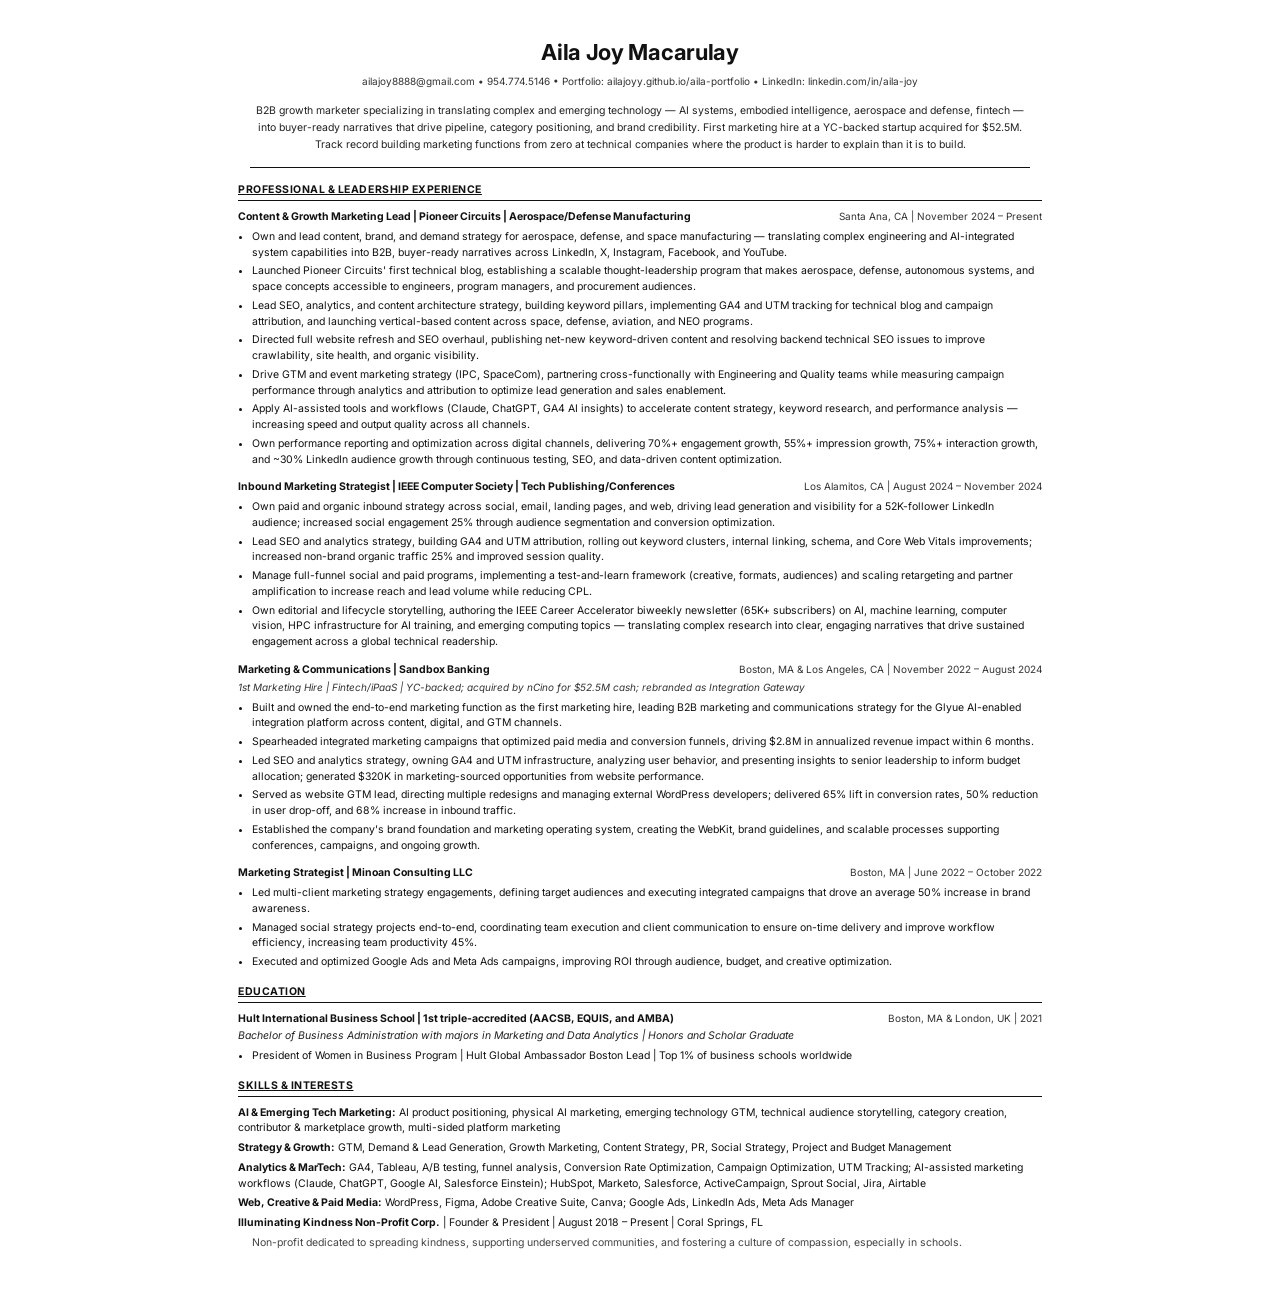
==== resume.html @ 1a42baf5 "Add AI-optimized resume page and View Resume button - resume.html: updated resume with AI/emerging t" ====
<!DOCTYPE html>
<html lang="en">
<head>
  <meta charset="UTF-8">
  <meta name="viewport" content="width=device-width, initial-scale=1.0">
  <title>Aila Joy Macarulay — Resume</title>
  <link href="https://fonts.googleapis.com/css2?family=Inter:wght@300;400;500;600;700&display=swap" rel="stylesheet">
  <style>
    *, *::before, *::after { margin: 0; padding: 0; box-sizing: border-box; }

    body {
      font-family: 'Inter', Arial, sans-serif;
      font-size: 10.5px;
      line-height: 1.5;
      color: #111;
      background: #fff;
      padding: 36px 48px;
      max-width: 900px;
      margin: 0 auto;
    }

    /* Header */
    .name {
      font-size: 22px;
      font-weight: 700;
      text-align: center;
      letter-spacing: -0.3px;
      margin-bottom: 5px;
    }

    .contact {
      text-align: center;
      font-size: 10px;
      color: #333;
      margin-bottom: 14px;
    }

    .contact a { color: #333; text-decoration: none; }

    /* Summary */
    .summary {
      font-size: 10.5px;
      color: #222;
      line-height: 1.6;
      text-align: center;
      max-width: 780px;
      margin: 0 auto 14px;
      padding-bottom: 14px;
      border-bottom: 1.5px solid #111;
    }

    /* Section */
    .section-title {
      font-size: 10.5px;
      font-weight: 700;
      text-transform: uppercase;
      letter-spacing: 0.05em;
      border-bottom: 1px solid #111;
      margin: 14px 0 8px;
      padding-bottom: 2px;
      text-decoration: underline;
    }

    /* Role */
    .role-header {
      display: flex;
      justify-content: space-between;
      align-items: baseline;
      flex-wrap: wrap;
      gap: 4px;
      margin-bottom: 2px;
    }

    .role-left {
      font-weight: 700;
      font-size: 10.5px;
    }

    .role-right {
      font-size: 10px;
      color: #333;
      text-align: right;
      flex-shrink: 0;
    }

    .role-sub {
      font-size: 10px;
      color: #333;
      margin-bottom: 5px;
      font-style: italic;
    }

    ul {
      margin: 4px 0 12px 14px;
    }

    ul li {
      margin-bottom: 3px;
      font-size: 10.5px;
      line-height: 1.5;
    }

    /* Skills */
    .skills-block p {
      font-size: 10.5px;
      margin-bottom: 4px;
      line-height: 1.5;
    }

    .skills-block strong {
      font-weight: 700;
    }

    /* Education */
    .edu-header {
      display: flex;
      justify-content: space-between;
      margin-bottom: 2px;
    }

    .edu-header .left { font-weight: 700; font-size: 10.5px; }
    .edu-header .right { font-size: 10px; color: #333; }

    .edu-detail {
      font-size: 10.5px;
      color: #222;
      font-style: italic;
      margin-bottom: 3px;
    }

    /* Print */
    @media print {
      body { padding: 20px 36px; }
      @page { margin: 0.5in; size: letter; }
    }
  </style>
</head>
<body>

  <div class="name">Aila Joy Macarulay</div>
  <div class="contact">
    ailajoy8888@gmail.com &bull; 954.774.5146 &bull;
    Portfolio: <a href="https://ailajoyy.github.io/aila-portfolio/">ailajoyy.github.io/aila-portfolio</a> &bull;
    LinkedIn: <a href="https://www.linkedin.com/in/aila-joy/">linkedin.com/in/aila-joy</a>
  </div>

  <div class="summary">
    B2B growth marketer specializing in translating complex and emerging technology — AI systems, embodied intelligence, aerospace and defense, fintech — into buyer-ready narratives that drive pipeline, category positioning, and brand credibility. First marketing hire at a YC-backed startup acquired for $52.5M. Track record building marketing functions from zero at technical companies where the product is harder to explain than it is to build.
  </div>

  <div class="section-title">Professional & Leadership Experience</div>

  <!-- Pioneer Circuits -->
  <div class="role-header">
    <div class="role-left">Content & Growth Marketing Lead | Pioneer Circuits | Aerospace/Defense Manufacturing</div>
    <div class="role-right">Santa Ana, CA | November 2024 – Present</div>
  </div>
  <ul>
    <li>Own and lead content, brand, and demand strategy for aerospace, defense, and space manufacturing — translating complex engineering and AI-integrated system capabilities into B2B, buyer-ready narratives across LinkedIn, X, Instagram, Facebook, and YouTube.</li>
    <li>Launched Pioneer Circuits' first technical blog, establishing a scalable thought-leadership program that makes aerospace, defense, autonomous systems, and space concepts accessible to engineers, program managers, and procurement audiences.</li>
    <li>Lead SEO, analytics, and content architecture strategy, building keyword pillars, implementing GA4 and UTM tracking for technical blog and campaign attribution, and launching vertical-based content across space, defense, aviation, and NEO programs.</li>
    <li>Directed full website refresh and SEO overhaul, publishing net-new keyword-driven content and resolving backend technical SEO issues to improve crawlability, site health, and organic visibility.</li>
    <li>Drive GTM and event marketing strategy (IPC, SpaceCom), partnering cross-functionally with Engineering and Quality teams while measuring campaign performance through analytics and attribution to optimize lead generation and sales enablement.</li>
    <li>Apply AI-assisted tools and workflows (Claude, ChatGPT, GA4 AI insights) to accelerate content strategy, keyword research, and performance analysis — increasing speed and output quality across all channels.</li>
    <li>Own performance reporting and optimization across digital channels, delivering 70%+ engagement growth, 55%+ impression growth, 75%+ interaction growth, and ~30% LinkedIn audience growth through continuous testing, SEO, and data-driven content optimization.</li>
  </ul>

  <!-- IEEE -->
  <div class="role-header">
    <div class="role-left">Inbound Marketing Strategist | IEEE Computer Society | Tech Publishing/Conferences</div>
    <div class="role-right">Los Alamitos, CA | August 2024 – November 2024</div>
  </div>
  <ul>
    <li>Own paid and organic inbound strategy across social, email, landing pages, and web, driving lead generation and visibility for a 52K-follower LinkedIn audience; increased social engagement 25% through audience segmentation and conversion optimization.</li>
    <li>Lead SEO and analytics strategy, building GA4 and UTM attribution, rolling out keyword clusters, internal linking, schema, and Core Web Vitals improvements; increased non-brand organic traffic 25% and improved session quality.</li>
    <li>Manage full-funnel social and paid programs, implementing a test-and-learn framework (creative, formats, audiences) and scaling retargeting and partner amplification to increase reach and lead volume while reducing CPL.</li>
    <li>Own editorial and lifecycle storytelling, authoring the IEEE Career Accelerator biweekly newsletter (65K+ subscribers) on AI, machine learning, computer vision, HPC infrastructure for AI training, and emerging computing topics — translating complex research into clear, engaging narratives that drive sustained engagement across a global technical readership.</li>
  </ul>

  <!-- Sandbox Banking -->
  <div class="role-header">
    <div class="role-left">Marketing & Communications | Sandbox Banking</div>
    <div class="role-right">Boston, MA & Los Angeles, CA | November 2022 – August 2024</div>
  </div>
  <div class="role-sub">1st Marketing Hire | Fintech/iPaaS | YC-backed; acquired by nCino for $52.5M cash; rebranded as Integration Gateway</div>
  <ul>
    <li>Built and owned the end-to-end marketing function as the first marketing hire, leading B2B marketing and communications strategy for the Glyue AI-enabled integration platform across content, digital, and GTM channels.</li>
    <li>Spearheaded integrated marketing campaigns that optimized paid media and conversion funnels, driving $2.8M in annualized revenue impact within 6 months.</li>
    <li>Led SEO and analytics strategy, owning GA4 and UTM infrastructure, analyzing user behavior, and presenting insights to senior leadership to inform budget allocation; generated $320K in marketing-sourced opportunities from website performance.</li>
    <li>Served as website GTM lead, directing multiple redesigns and managing external WordPress developers; delivered 65% lift in conversion rates, 50% reduction in user drop-off, and 68% increase in inbound traffic.</li>
    <li>Established the company's brand foundation and marketing operating system, creating the WebKit, brand guidelines, and scalable processes supporting conferences, campaigns, and ongoing growth.</li>
  </ul>

  <!-- Minoan -->
  <div class="role-header">
    <div class="role-left">Marketing Strategist | Minoan Consulting LLC</div>
    <div class="role-right">Boston, MA | June 2022 – October 2022</div>
  </div>
  <ul>
    <li>Led multi-client marketing strategy engagements, defining target audiences and executing integrated campaigns that drove an average 50% increase in brand awareness.</li>
    <li>Managed social strategy projects end-to-end, coordinating team execution and client communication to ensure on-time delivery and improve workflow efficiency, increasing team productivity 45%.</li>
    <li>Executed and optimized Google Ads and Meta Ads campaigns, improving ROI through audience, budget, and creative optimization.</li>
  </ul>

  <div class="section-title">Education</div>

  <div class="edu-header">
    <div class="left">Hult International Business School | 1st triple-accredited (AACSB, EQUIS, and AMBA)</div>
    <div class="right">Boston, MA & London, UK | 2021</div>
  </div>
  <div class="edu-detail">Bachelor of Business Administration with majors in Marketing and Data Analytics | Honors and Scholar Graduate</div>
  <ul>
    <li>President of Women in Business Program | Hult Global Ambassador Boston Lead | Top 1% of business schools worldwide</li>
  </ul>

  <div class="section-title">Skills & Interests</div>

  <div class="skills-block">
    <p><strong>AI & Emerging Tech Marketing:</strong> AI product positioning, physical AI marketing, emerging technology GTM, technical audience storytelling, category creation, contributor & marketplace growth, multi-sided platform marketing</p>
    <p><strong>Strategy & Growth:</strong> GTM, Demand & Lead Generation, Growth Marketing, Content Strategy, PR, Social Strategy, Project and Budget Management</p>
    <p><strong>Analytics & MarTech:</strong> GA4, Tableau, A/B testing, funnel analysis, Conversion Rate Optimization, Campaign Optimization, UTM Tracking; AI-assisted marketing workflows (Claude, ChatGPT, Google AI, Salesforce Einstein); HubSpot, Marketo, Salesforce, ActiveCampaign, Sprout Social, Jira, Airtable</p>
    <p><strong>Web, Creative & Paid Media:</strong> WordPress, Figma, Adobe Creative Suite, Canva; Google Ads, LinkedIn Ads, Meta Ads Manager</p>
    <p><strong>Illuminating Kindness Non-Profit Corp.</strong> | Founder & President | August 2018 – Present | Coral Springs, FL</p>
    <p style="margin-left: 14px; color: #444;">Non-profit dedicated to spreading kindness, supporting underserved communities, and fostering a culture of compassion, especially in schools.</p>
  </div>

</body>
</html>
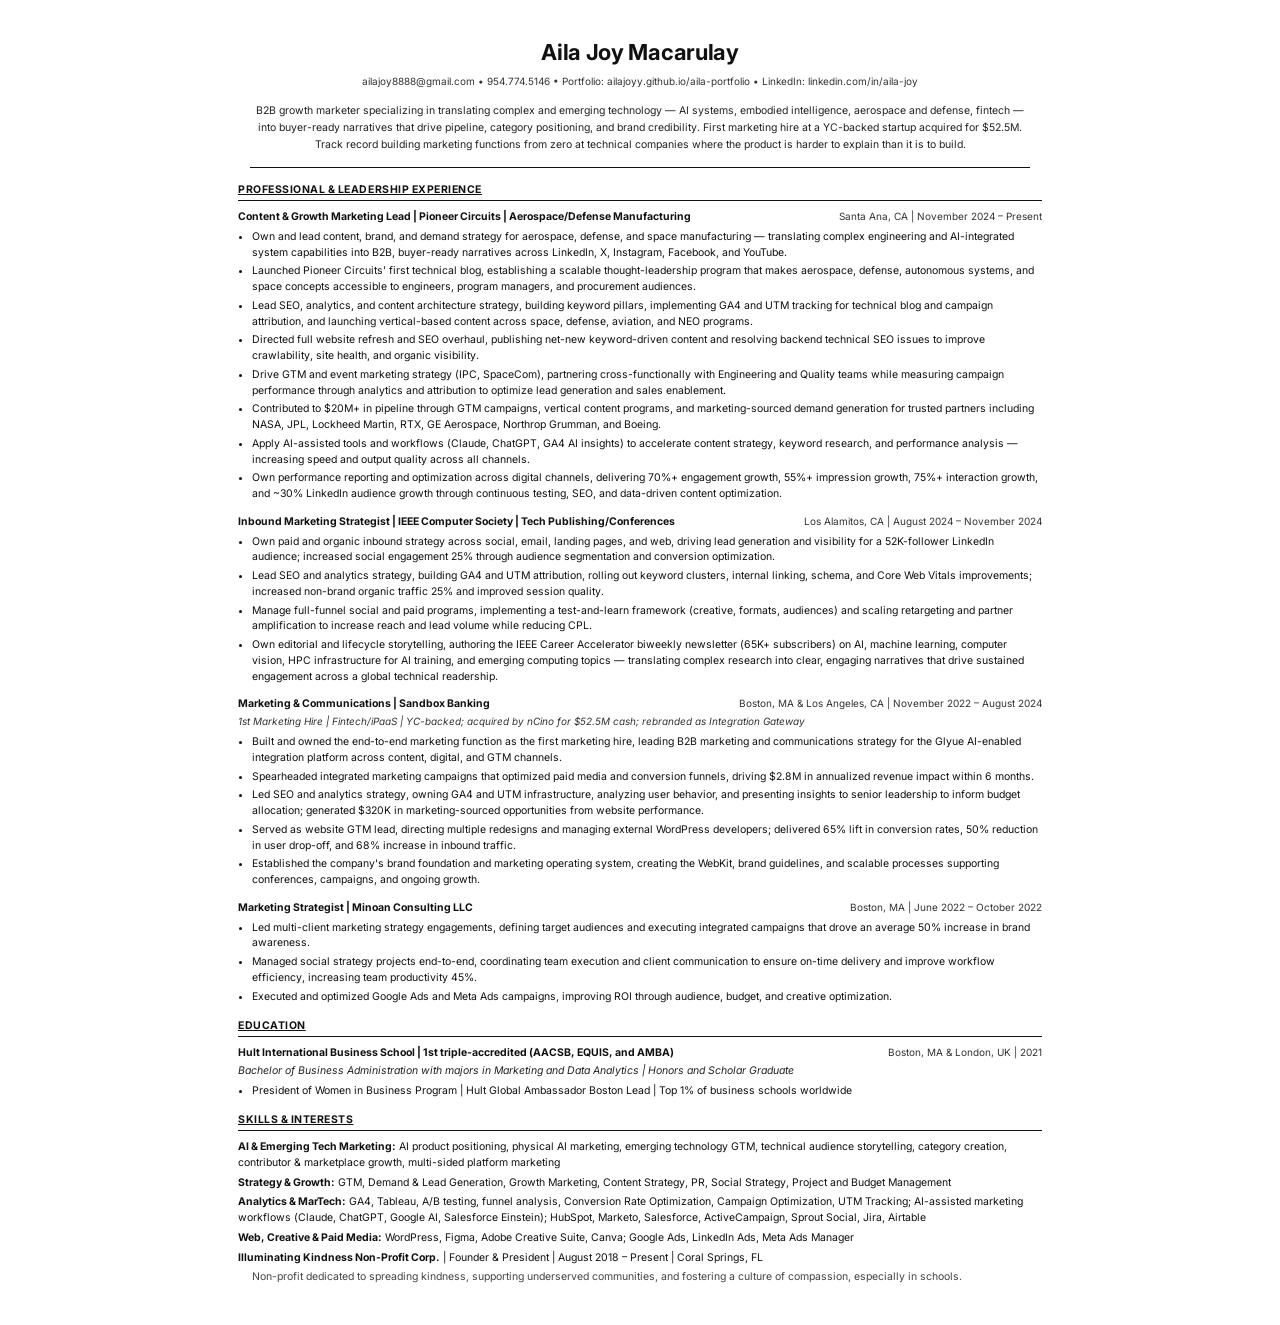
==== commit d22475f3: "Add Pioneer Circuits customer context and $20M+ pipeline metric - Portfolio card: added company cont" ====
--- a/resume.html
+++ b/resume.html
@@ -161,6 +161,7 @@
     <li>Lead SEO, analytics, and content architecture strategy, building keyword pillars, implementing GA4 and UTM tracking for technical blog and campaign attribution, and launching vertical-based content across space, defense, aviation, and NEO programs.</li>
     <li>Directed full website refresh and SEO overhaul, publishing net-new keyword-driven content and resolving backend technical SEO issues to improve crawlability, site health, and organic visibility.</li>
     <li>Drive GTM and event marketing strategy (IPC, SpaceCom), partnering cross-functionally with Engineering and Quality teams while measuring campaign performance through analytics and attribution to optimize lead generation and sales enablement.</li>
+    <li>Contributed to $20M+ in pipeline through GTM campaigns, vertical content programs, and marketing-sourced demand generation for trusted partners including NASA, JPL, Lockheed Martin, RTX, GE Aerospace, Northrop Grumman, and Boeing.</li>
     <li>Apply AI-assisted tools and workflows (Claude, ChatGPT, GA4 AI insights) to accelerate content strategy, keyword research, and performance analysis — increasing speed and output quality across all channels.</li>
     <li>Own performance reporting and optimization across digital channels, delivering 70%+ engagement growth, 55%+ impression growth, 75%+ interaction growth, and ~30% LinkedIn audience growth through continuous testing, SEO, and data-driven content optimization.</li>
   </ul>
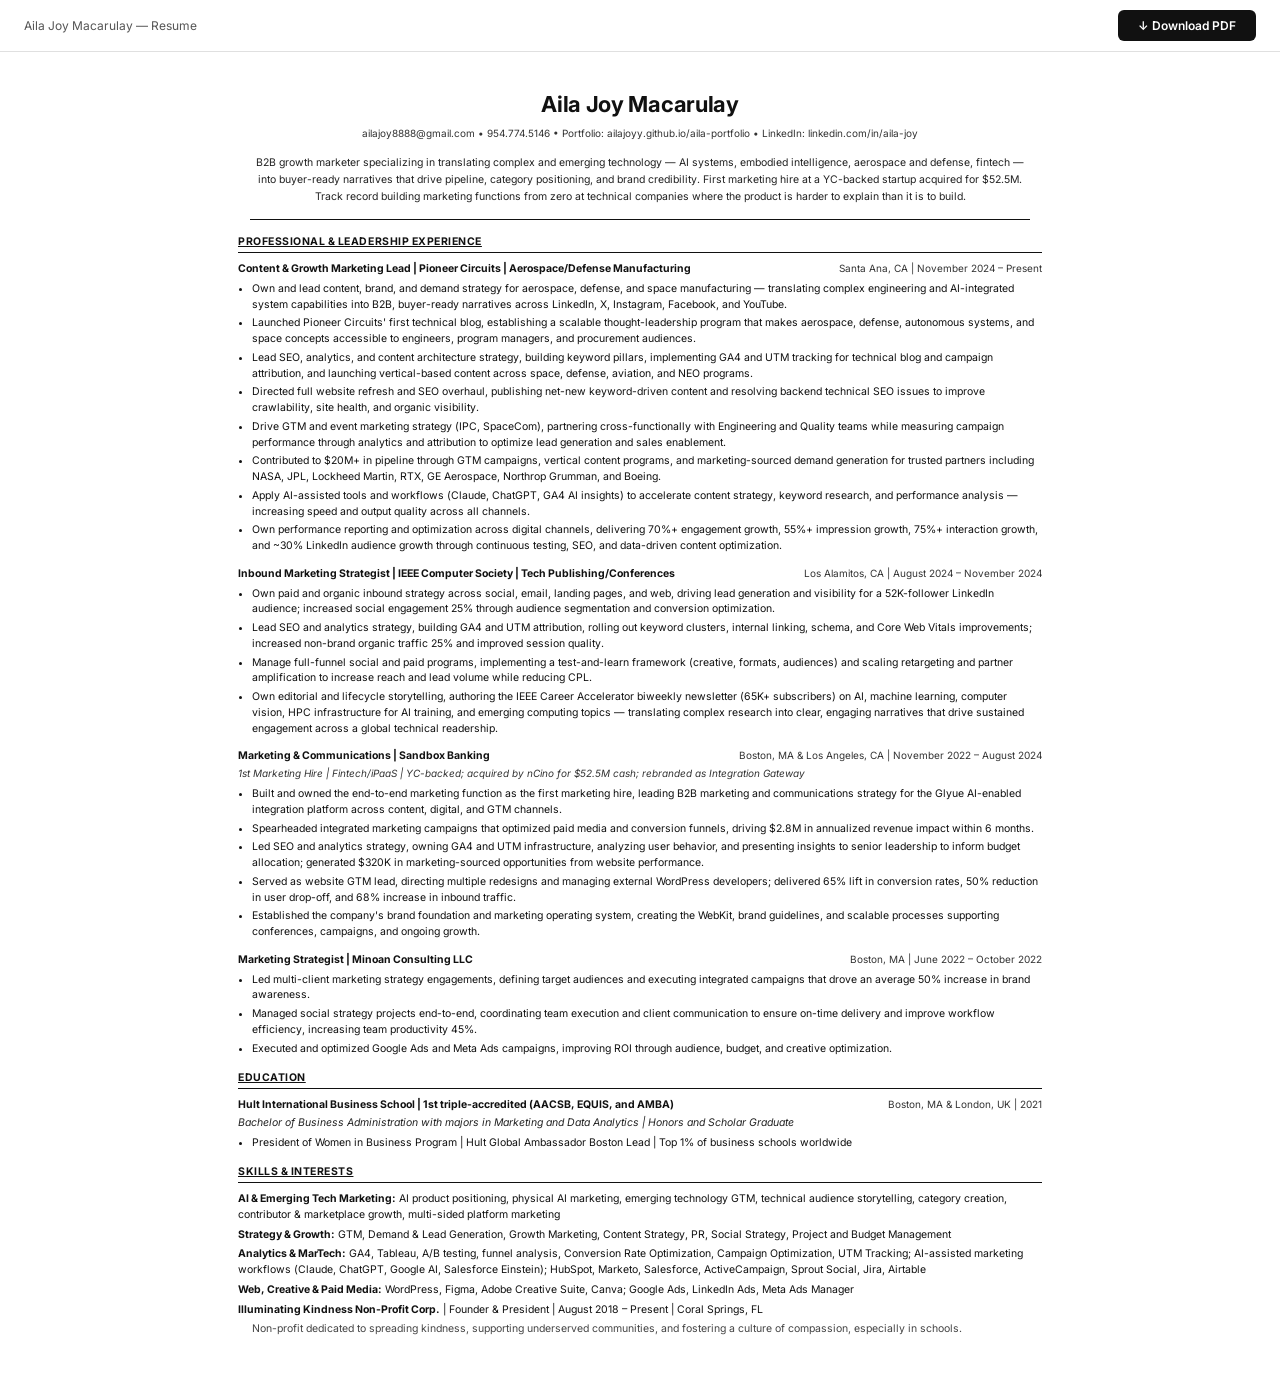
==== commit d6d9182a: "Add download PDF button and single-page print layout to resume - Fixed top bar with Download PDF but" ====
--- a/resume.html
+++ b/resume.html
@@ -128,15 +128,68 @@
       margin-bottom: 3px;
     }
 
-    /* Print */
+    /* Download button */
+    .download-bar {
+      position: fixed;
+      top: 0; left: 0; right: 0;
+      background: #fff;
+      border-bottom: 1px solid #e0e0e0;
+      padding: 10px 24px;
+      display: flex;
+      align-items: center;
+      justify-content: space-between;
+      z-index: 999;
+      font-size: 12px;
+      color: #555;
+    }
+
+    .download-btn {
+      display: inline-flex;
+      align-items: center;
+      gap: 8px;
+      padding: 8px 20px;
+      background: #111;
+      color: #fff;
+      border: none;
+      border-radius: 6px;
+      font-size: 12px;
+      font-weight: 600;
+      cursor: pointer;
+      text-decoration: none;
+      font-family: 'Inter', sans-serif;
+      transition: background 0.2s;
+    }
+
+    .download-btn:hover { background: #333; }
+
+    .resume-body {
+      margin-top: 52px;
+    }
+
+    /* Print — 1 page, tight */
     @media print {
-      body { padding: 20px 36px; }
-      @page { margin: 0.5in; size: letter; }
+      .download-bar { display: none; }
+      .resume-body { margin-top: 0; }
+      body { padding: 0; font-size: 9.8px; }
+      @page { margin: 0.45in 0.5in; size: letter; }
+      ul { margin: 3px 0 10px 12px; }
+      ul li { margin-bottom: 2px; line-height: 1.45; }
+      .summary { margin-bottom: 10px; padding-bottom: 10px; }
+      .section-title { margin: 10px 0 6px; }
     }
   </style>
 </head>
 <body>
 
+  <!-- Download bar -->
+  <div class="download-bar">
+    <span>Aila Joy Macarulay — Resume</span>
+    <button class="download-btn" onclick="window.print()">
+      ↓ Download PDF
+    </button>
+  </div>
+
+  <div class="resume-body">
   <div class="name">Aila Joy Macarulay</div>
   <div class="contact">
     ailajoy8888@gmail.com &bull; 954.774.5146 &bull;
@@ -225,5 +278,7 @@
     <p style="margin-left: 14px; color: #444;">Non-profit dedicated to spreading kindness, supporting underserved communities, and fostering a culture of compassion, especially in schools.</p>
   </div>
 
+  </div><!-- end resume-body -->
+
 </body>
 </html>
